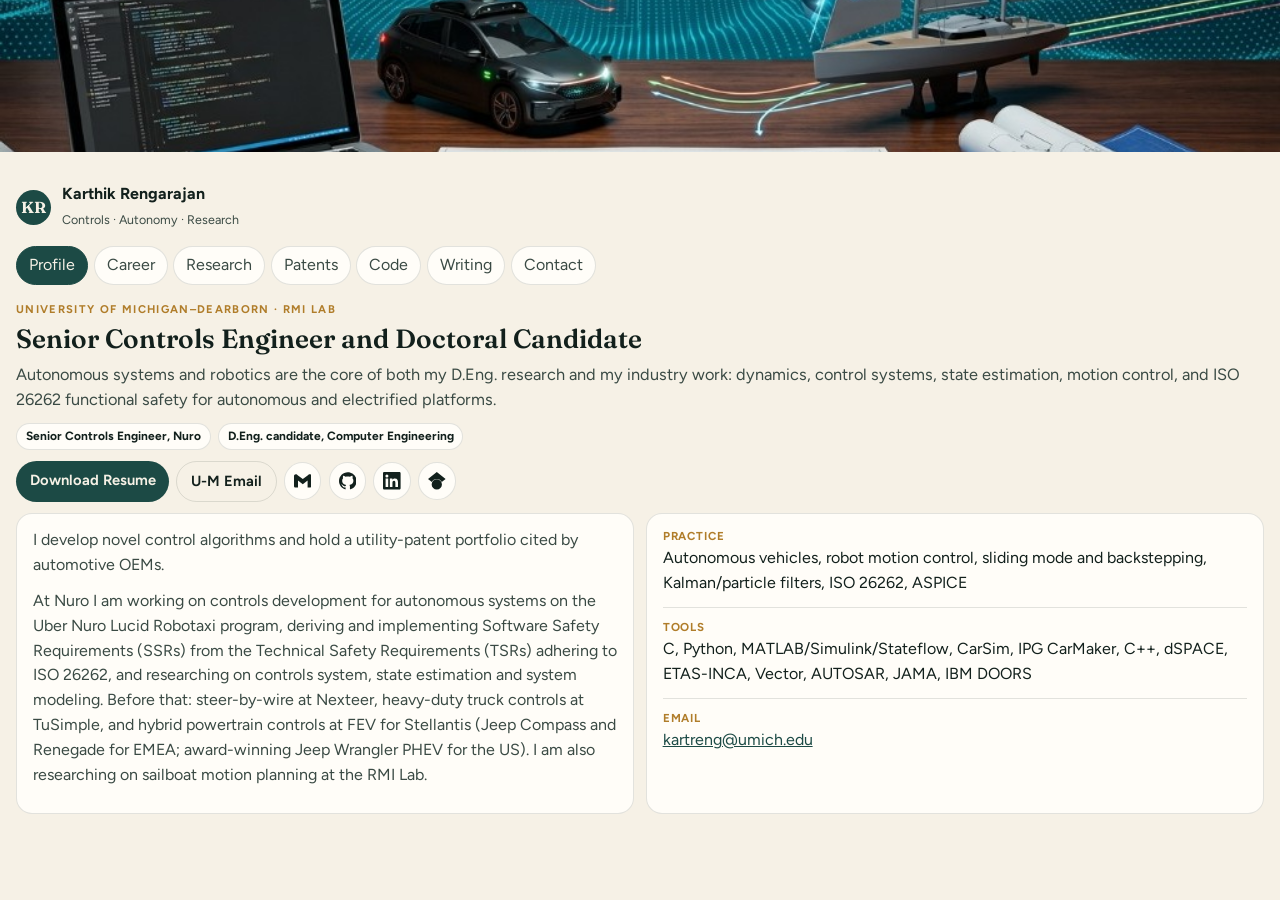
==== embed-host/index.html @ a6371c55 "Name SSRs and Technical Safety Requirements in the Nuro copy, and enlarge the FEV mark slightly. Co-" ====
<!DOCTYPE html>
<html lang="en">
<head>
  <meta charset="utf-8">
  <meta name="viewport" content="width=device-width, initial-scale=1">
  <title>Karthik Rengarajan</title>
  <base target="_blank">
  <link rel="preconnect" href="https://fonts.googleapis.com">
  <link rel="preconnect" href="https://fonts.gstatic.com" crossorigin>
  <link href="https://fonts.googleapis.com/css2?family=Figtree:wght@400;500;600;700&family=Fraunces:opsz,wght@9..144,500;9..144,600&display=swap" rel="stylesheet">
  <style>
    :root {
      --ink: #12201c;
      --muted: #3a4a44;
      --paper: #f6f1e6;
      --card: #fffdf8;
      --line: rgba(18, 32, 28, 0.12);
      --sea: #1c4a45;
      --sea-deep: #0d2421;
      --brass: #b07d2a;
      --sans: "Figtree", "Segoe UI", sans-serif;
      --serif: "Fraunces", "Times New Roman", serif;
    }
    * { box-sizing: border-box; }
    html, body { margin: 0; }
    body {
      font-family: var(--sans);
      color: var(--ink);
      background: var(--paper);
      line-height: 1.55;
    }
    a { color: var(--sea); }
    .wrap { padding: 0 0 1.25rem; }
    .brand { padding: 1rem 1rem 0; }
    .tabs { padding: 0 1rem; }
    .panel { padding: 0 1rem; }
    .cover {
      margin: 0 0 0.9rem;
      position: relative;
      overflow: hidden;
    }
    .cover img {
      display: block; width: 100%; height: 9.5rem;
      object-fit: cover; object-position: center 62%;
    }
    .cover figcaption {
      position: absolute; left: 0; right: 0; bottom: 0;
      padding: 0.45rem 1rem;
      font-size: 0.68rem; letter-spacing: 0.08em; text-transform: uppercase;
      color: #f6f1e6; background: linear-gradient(transparent, rgba(13,36,33,.85));
      font-weight: 700;
    }
    .brand { display: flex; gap: 0.7rem; align-items: center; margin-bottom: 0.85rem; }
    .mark {
      width: 2.2rem; height: 2.2rem; border-radius: 50%;
      display: grid; place-items: center;
      background: var(--sea); color: var(--paper);
      font-family: var(--serif); font-weight: 650;
    }
    .brand strong { display: block; font-size: 1rem; }
    .brand span { color: var(--muted); font-size: 0.78rem; }
    h1, h2, h3 { font-family: var(--serif); line-height: 1.2; margin: 0 0 0.4rem; }
    h1 { font-size: 1.65rem; font-weight: 600; }
    h2 { font-size: 1.2rem; }
    h3 { font-size: 1.05rem; }
    p { margin: 0 0 0.7rem; color: var(--muted); }
    .lede { font-size: 1.02rem; }
    .tabs {
      display: flex; flex-wrap: wrap; gap: 0.35rem;
      margin: 0.9rem 0 1rem;
    }
    .tabs button {
      font: inherit; cursor: pointer;
      border: 1px solid var(--line);
      background: var(--card);
      border-radius: 999px;
      padding: 0.38rem 0.75rem;
      color: var(--muted);
    }
    .tabs button[aria-selected="true"] {
      background: var(--sea); color: var(--paper); border-color: var(--sea);
    }
    .panel { display: none; }
    .panel.active { display: block; }
    .chips, .actions { display: flex; flex-wrap: wrap; gap: 0.45rem; margin: 0.7rem 0; }
    .chip, .tag, .status {
      border-radius: 999px; padding: 0.18rem 0.55rem; font-size: 0.75rem;
      border: 1px solid var(--line); background: var(--card);
    }
    .chip { font-weight: 700; }
    .status { font-weight: 700; letter-spacing: 0.04em; text-transform: uppercase; }
    .granted { background: #dcecdd; color: #245534; border-color: transparent; }
    .pending { background: #f4e6c8; color: #6d4d12; border-color: transparent; }
    .btn {
      display: inline-flex; text-decoration: none; font-weight: 650;
      border-radius: 999px; padding: 0.5rem 0.85rem; font-size: 0.92rem;
    }
    .btn-primary { background: var(--sea); color: var(--paper); }
    .btn-ghost { border: 1px solid var(--line); color: var(--ink); }
    .icon-row { display: flex; flex-wrap: wrap; align-items: center; gap: 0.45rem; }
    .icon-link {
      display: inline-flex; align-items: center; justify-content: center;
      width: 2.35rem; height: 2.35rem; border-radius: 50%;
      border: 1px solid var(--line); color: var(--ink); background: var(--card);
      text-decoration: none;
    }
    .icon-link svg { width: 1.1rem; height: 1.1rem; fill: currentColor; }
    .grid { display: grid; gap: 0.7rem; }
    @media (min-width: 720px) { .grid.two { grid-template-columns: 1fr 1fr; } }
    .card {
      background: var(--card); border: 1px solid var(--line);
      border-radius: 16px; padding: 0.9rem 1rem;
    }
    .kicker {
      letter-spacing: 0.12em; text-transform: uppercase;
      font-size: 0.7rem; color: var(--brass); font-weight: 700; margin: 0 0 0.3rem;
    }
    .repo-lang { display: inline-flex; align-items: center; flex-wrap: wrap; gap: 0.4rem 0.75rem; }
    .repo-lang span { display: inline-flex; align-items: center; gap: 0.35rem; }
    .repo-lang img { height: 1.1rem; width: 1.1rem; object-fit: contain; }
    .path-org img.logo-sm { height: 0.95rem; max-width: 3.4rem; }
    .path-org img.logo-xs { height: 0.75rem; max-width: 2.6rem; }
    .path-org img.logo-lg { height: 2rem; max-width: 5.8rem; }
    .cert-logo.logo-sm { height: 0.8rem; max-width: 3.4rem; }
    .job { display: grid; gap: 0.15rem; }
    .job time { color: var(--muted); font-size: 0.86rem; }
    .facts { list-style: none; margin: 0; padding: 0; }
    .facts li + li { margin-top: 0.7rem; padding-top: 0.7rem; border-top: 1px solid var(--line); }
    .facts span { display: block; color: var(--brass); font-size: 0.72rem; font-weight: 700; letter-spacing: 0.08em; text-transform: uppercase; }
    .path-list {
      list-style: none; margin: 0; padding: 0 0 0 0.35rem;
      border-left: 2px solid var(--line);
    }
    .path-list > li { position: relative; padding: 0 0 0.95rem 1.15rem; }
    .path-list > li:last-child { padding-bottom: 0; }
    .path-list > li::before {
      content: ""; position: absolute; left: -0.4rem; top: 0.4rem;
      width: 0.65rem; height: 0.65rem; border-radius: 50%; background: var(--sea);
      box-shadow: 0 0 0 3px var(--paper);
    }
    .path-org { display: flex; align-items: flex-start; gap: 0.55rem; }
    .path-org img {
      height: 1.4rem; width: auto; max-width: 4.8rem;
      object-fit: contain; object-position: left center;
      flex-shrink: 0; margin-top: 0.18rem;
    }
    .path-meta { display: flex; flex-wrap: wrap; gap: 0.4rem; align-items: center; margin-bottom: 0.2rem; }
    .path-meta time { color: var(--muted); font-size: 0.82rem; }
    .path-list h3 { font-size: 1.02rem; margin: 0 0 0.2rem; }
    .path-list p { margin: 0; }
    .cert-logo {
      display: block; height: 1.75rem; width: auto; max-width: 7.6rem;
      object-fit: contain; object-position: left center; margin: 0 0 0.4rem;
    }
  </style>
</head>
<body>
  <div class="wrap">
    <figure class="cover">
      <img src="assets/cover.jpg" alt="Cover image: laptop, autonomous vehicle model, sailboat model, and control diagrams.">
    </figure>
    <div class="brand">
      <div class="mark" aria-hidden="true">KR</div>
      <div>
        <strong>Karthik Rengarajan</strong>
        <span>Controls · Autonomy · Research</span>
      </div>
    </div>

    <div class="tabs" role="tablist" aria-label="Profile sections">
      <button type="button" role="tab" aria-selected="true" aria-controls="profile" id="tab-profile" data-tab="profile">Profile</button>
      <button type="button" role="tab" aria-selected="false" aria-controls="career" id="tab-career" data-tab="career">Career</button>
      <button type="button" role="tab" aria-selected="false" aria-controls="research" id="tab-research" data-tab="research">Research</button>
      <button type="button" role="tab" aria-selected="false" aria-controls="patents" id="tab-patents" data-tab="patents">Patents</button>
      <button type="button" role="tab" aria-selected="false" aria-controls="code" id="tab-code" data-tab="code">Code</button>
      <button type="button" role="tab" aria-selected="false" aria-controls="writing" id="tab-writing" data-tab="writing">Writing</button>
      <button type="button" role="tab" aria-selected="false" aria-controls="contact" id="tab-contact" data-tab="contact">Contact</button>
    </div>

    <section class="panel active" id="profile" role="tabpanel" aria-labelledby="tab-profile">
      <p class="kicker">University of Michigan–Dearborn · RMI Lab</p>
      <h1>Senior Controls Engineer and Doctoral Candidate</h1>
      <p class="lede">Autonomous systems and robotics are the core of both my D.Eng. research and my industry work: dynamics, control systems, state estimation, motion control, and ISO 26262 functional safety for autonomous and electrified platforms.</p>
      <div class="chips">
        <span class="chip">Senior Controls Engineer, Nuro</span>
        <span class="chip">D.Eng. candidate, Computer Engineering</span>
      </div>
      <div class="actions">
        <a class="btn btn-primary" href="assets/Karthik_Rengarajan_Resume.pdf">Download Resume</a>
        <a class="btn btn-ghost" href="mailto:kartreng@umich.edu">U-M Email</a>
        <nav class="icon-row" aria-label="Email and profiles">
          <a class="icon-link" href="mailto:karthik.rengarajan3@gmail.com" aria-label="Gmail">
            <svg viewBox="0 0 24 24" aria-hidden="true"><path d="M24 5.457v13.909c0 .904-.732 1.636-1.636 1.636h-3.819V11.73L12 16.64l-6.545-4.91v9.273H1.636A1.636 1.636 0 0 1 0 19.366V5.457c0-2.023 2.309-3.178 3.927-1.964L5.455 4.64 12 9.548l6.545-4.91 1.528-1.145C21.69 2.28 24 3.434 24 5.457z"/></svg>
          </a>
          <a class="icon-link" href="https://github.com/karreng0318" rel="noopener" aria-label="GitHub">
            <svg viewBox="0 0 24 24" aria-hidden="true"><path d="M12 .297c-6.63 0-12 5.373-12 12 0 5.303 3.438 9.8 8.205 11.385.6.113.82-.258.82-.577 0-.285-.01-1.04-.015-2.04-3.338.724-4.042-1.61-4.042-1.61C4.422 18.07 3.633 17.7 3.633 17.7c-1.087-.744.084-.729.084-.729 1.205.084 1.838 1.236 1.838 1.236 1.07 1.835 2.809 1.305 3.495.998.108-.776.417-1.305.76-1.605-2.665-.3-5.466-1.332-5.466-5.93 0-1.31.465-2.38 1.235-3.22-.135-.303-.54-1.523.105-3.176 0 0 1.005-.322 3.3 1.23.96-.267 1.98-.399 3-.405 1.02.006 2.04.138 3 .405 2.28-1.552 3.285-1.23 3.285-1.23.645 1.653.24 2.873.12 3.176.765.84 1.23 1.91 1.23 3.22 0 4.61-2.805 5.625-5.475 5.92.42.36.81 1.096.81 2.22 0 1.606-.015 2.896-.015 3.286 0 .315.21.69.825.57C20.565 22.092 24 17.592 24 12.297c0-6.627-5.373-12-12-12"/></svg>
          </a>
          <a class="icon-link" href="https://www.linkedin.com/in/karthik-rengarajan" rel="noopener" aria-label="LinkedIn">
            <svg viewBox="0 0 24 24" aria-hidden="true"><path d="M20.447 20.452h-3.554v-5.569c0-1.328-.027-3.037-1.852-3.037-1.853 0-2.136 1.445-2.136 2.939v5.667H9.351V9h3.414v1.561h.046c.477-.9 1.637-1.85 3.37-1.85 3.601 0 4.267 2.37 4.267 5.455v6.286zM5.337 7.433a2.062 2.062 0 0 1-2.063-2.065 2.064 2.064 0 1 1 2.063 2.065zm1.782 13.019H3.555V9h3.564v11.452zM22.225 0H1.771C.792 0 0 .774 0 1.729v20.542C0 23.227.792 24 1.771 24h20.451C23.2 24 24 23.227 24 22.271V1.729C24 .774 23.2 0 22.222 0h.003z"/></svg>
          </a>
          <a class="icon-link" href="https://scholar.google.com/citations?user=8799Yj0AAAAJ&hl=en" rel="noopener" aria-label="Google Scholar">
            <svg viewBox="0 0 24 24" aria-hidden="true"><path d="M5.242 13.769L0 9.5 12 0l12 9.5-5.242 4.269C17.548 11.249 14.978 9.5 12 9.5c-2.977 0-5.548 1.748-6.758 4.269zM12 10a7 7 0 1 0 0 14 7 7 0 0 0 0-14z"/></svg>
          </a>
        </nav>
      </div>
      <div class="grid two">
        <article class="card">
          <p>I develop novel control algorithms and hold a utility-patent portfolio cited by automotive OEMs.</p>
          <p>At Nuro I am working on controls development for autonomous systems on the Uber Nuro Lucid Robotaxi program, deriving and implementing Software Safety Requirements (SSRs) from the Technical Safety Requirements (TSRs) adhering to ISO 26262, and researching on controls system, state estimation and system modeling. Before that: steer-by-wire at Nexteer, heavy-duty truck controls at TuSimple, and hybrid powertrain controls at FEV for Stellantis (Jeep Compass and Renegade for EMEA; award-winning Jeep Wrangler PHEV for the US). I am also researching on sailboat motion planning at the RMI Lab.</p>
        </article>
        <aside class="card">
          <ul class="facts">
            <li><span>Practice</span> Autonomous vehicles, robot motion control, sliding mode and backstepping, Kalman/particle filters, ISO 26262, ASPICE</li>
            <li><span>Tools</span> C, Python, MATLAB/Simulink/Stateflow, CarSim, IPG CarMaker, C++, dSPACE, ETAS-INCA, Vector, AUTOSAR, JAMA, IBM DOORS</li>
            <li><span>Email</span> <a href="mailto:kartreng@umich.edu">kartreng@umich.edu</a></li>
          </ul>
        </aside>
      </div>
    </section>

    <section class="panel" id="career" role="tabpanel" aria-labelledby="tab-career" hidden>
      <h2>Career path</h2>
      <p>Education, then industry roles in electrified powertrain, autonomous trucks, steer-by-wire, and robotaxi motion control. Doctoral study runs in parallel from 2025.</p>
      <ol class="path-list">
        <li>
          <div class="path-meta"><time datetime="2016-06">Jun 2016</time><span class="tag">Education</span></div>
          <div class="path-org">
            <img class="logo-sm" src="assets/logos/amrita.svg" alt="" width="245" height="63">
            <div>
              <h3>B.Tech., Mechanical Engineering · Amrita University</h3>
              <p>GPA 9.38/10.0. SAEINDIA BAJA, 2013–2016: Suspension lead, designed the suspension. Final-year thesis on predictive maintenance of motorcycle suspension using machine learning.</p>
            </div>
          </div>
        </li>
        <li>
          <div class="path-meta"><time datetime="2018-12">Dec 2018</time><span class="tag">Education</span></div>
          <div class="path-org">
            <img class="logo-lg" src="assets/logos/texas-am.svg" alt="" width="80" height="66">
            <div>
              <h3>M.Eng., Mechanical Engineering — Controls · Texas A&amp;M</h3>
              <p>College Station, TX. GPA 3.88/4.0.</p>
            </div>
          </div>
        </li>
        <li>
          <div class="path-meta"><time datetime="2019-02">Feb 2019 – Feb 2022</time><span class="tag">Industry</span></div>
          <div class="path-org">
            <img class="logo-sm" src="assets/logos/fev.svg" alt="" width="120" height="40">
            <div>
              <h3>Control Systems Engineer, Electrified Powertrain · FEV</h3>
              <p>Controls for Stellantis hybrid powertrains: Jeep Compass and Renegade (EMEA) and the award-winning Jeep Wrangler PHEV (US). Torque management, motor-speed PID, start-stop, MIL/SIL/HIL. Auburn Hills, MI. Related patents were filed after I left.</p>
            </div>
          </div>
        </li>
        <li>
          <div class="path-meta"><time datetime="2022-02">Feb 2022 – Aug 2022</time><span class="tag">Industry</span></div>
          <div class="path-org">
            <img src="assets/logos/tusimple.svg" alt="" width="160" height="49">
            <div>
              <h3>Vehicle Controls Engineer, Integration · TuSimple</h3>
              <p>Longitudinal and power-bridge controls for autonomous heavy-duty trucks. Tucson, AZ.</p>
            </div>
          </div>
        </li>
        <li>
          <div class="path-meta"><time datetime="2022-08">Aug 2022 – Feb 2026</time><span class="tag">Industry</span></div>
          <div class="path-org">
            <img src="assets/logos/nexteer.png" alt="" width="150" height="32">
            <div>
              <h3>System Controls Engineer II · Nexteer</h3>
              <p>Full-cycle steer-by-wire, driver feel, pinch detection, AUTOSAR. Auburn Hills, MI.</p>
            </div>
          </div>
        </li>
        <li>
          <div class="path-meta"><time datetime="2025-01">Jan 2025 – present</time><span class="tag">Education</span></div>
          <div class="path-org">
            <img class="logo-lg" src="assets/logos/um-dearborn.svg" alt="" width="84" height="77">
            <div>
              <h3>D.Eng., Computer Engineering / ECE · UM–Dearborn</h3>
              <p>Advisor Dr. Alireza Mohammadi. Sailboat motion planning with nonlinear control and RL.</p>
            </div>
          </div>
        </li>
        <li>
          <div class="path-meta"><time datetime="2026-02">Feb 2026 – present</time><span class="tag">Industry</span></div>
          <div class="path-org">
            <img class="logo-xs" src="assets/logos/nuro.svg" alt="" width="140" height="40">
            <div>
              <h3>Senior Controls Engineer · Nuro</h3>
              <p>Working on controls development for autonomous systems on the Uber Nuro Lucid Robotaxi program. Deriving and implementing Software Safety Requirements (SSRs) from the Technical Safety Requirements (TSRs) adhering to ISO 26262, and researching on controls system, state estimation and system modeling.</p>
            </div>
          </div>
        </li>
      </ol>
    </section>

    <section class="panel" id="research" role="tabpanel" aria-labelledby="tab-research" hidden>
      <h2>Doctoral research and methods.</h2>
      <p>Advisor: Dr. Alireza Mohammadi, Robotic Motion Intelligence Lab. Focus: advanced control for autonomous sailboat motion planning using nonlinear control and reinforcement learning.</p>
      <div class="grid two">
        <article class="card"><p class="kicker">Marine autonomy</p><h3>Sailboat motion planning and control</h3><p>Nonlinear guidance and control for wind-propelled craft, with a Python simulator covering MPC, MRAC, SMC, PID, and RL path-following. Elsevier journal manuscript in preparation.</p></article>
        <article class="card"><p class="kicker">Chassis and SbW</p><h3>Steer-by-wire feel and disturbance rejection</h3><p>End-of-travel, misalignment, ADAS integration, brake-pull and torque-steer mitigation, understeer/oversteer feel, and pinch detection for stowable columns.</p></article>
        <article class="card"><p class="kicker">Methods</p><h3>Control systems and state estimation</h3><p>Sliding mode, backstepping, state estimation (Kalman and particle filters), and policy learning on shared vehicle and marine plants.</p></article>
        <article class="card"><p class="kicker">Safety</p><h3>ISO 26262 and verification</h3><p>Safety requirement specifications on the robotaxi program; MIL/HIL/in-vehicle V&amp;V.</p></article>
      </div>
    </section>

    <section class="panel" id="patents" role="tabpanel" aria-labelledby="tab-patents" hidden>
      <h2>Inventions in steering, feel, and safety.</h2>
      <p>Nine utility patent applications: three granted, one published, one provisional. Cited by General Motors, Honda, and Samsung.</p>
      <div class="grid two">
        <article class="card">
          <span class="status granted">Granted</span>
          <h3>Surface recognition during differential braking</h3>
          <p>US 12,391,257 B2 · 19 Aug 2025. Infers surface friction from brake-to-steer commands and wheel slip.</p>
          <a href="https://patents.google.com/patent/US12391257B2/en">Google Patents</a>
        </article>
        <article class="card">
          <span class="status granted">Granted</span>
          <h3>Pinch detection for column adjustment actuators</h3>
          <p>US 12,570,351 B2 · 10 Mar 2026. Flags pinching from predicted vs actual column velocity during rake/stow.</p>
          <a href="https://patents.google.com/patent/US12570351B2/en">Google Patents</a>
        </article>
        <article class="card">
          <span class="status granted">Granted</span>
          <h3>Brake pull and torque-steer driver-feel mitigation</h3>
          <p>US 12,654,767 B2 · 16 Jun 2026. Learns rack-force impact and opposes it through the handwheel actuator.</p>
          <a href="https://patents.google.com/patent/US20250136174A1/en">Publication</a>
        </article>
        <article class="card">
          <span class="status pending">Published application</span>
          <h3>Understeer / oversteer feel modification</h3>
          <p>US 2025/0178664 A1. Shapes handwheel torque from yaw error so limit handling can be felt through the steering interface.</p>
          <a href="https://patents.google.com/patent/US20250178664A1/en">Google Patents</a>
        </article>
      </div>
    </section>

    <section class="panel" id="code" role="tabpanel" aria-labelledby="tab-code" hidden>
      <h2>Code I can point to.</h2>
      <p>Public work: <a href="https://github.com/karreng0318">github.com/karreng0318</a></p>
      <div class="grid two">
        <article class="card">
          <p class="kicker repo-lang"><span><img src="assets/logos/python.svg" alt="" width="24" height="24">Python</span></p>
          <h3>Sailboat_Sim</h3>
          <p>Nonlinear plant with Riccati, MRAC, SMC, PID, and RL path following.</p>
          <a href="https://github.com/karreng0318/Sailboat_Sim-main">Repository</a>
        </article>
        <article class="card">
          <p class="kicker repo-lang"><span><img src="assets/logos/matlab.png" alt="" width="24" height="21">MATLAB</span></p>
          <h3>PID vs LQR vs SMC vs MRAC</h3>
          <p>Trajectory tracking comparison on one autonomous-car plant.</p>
          <a href="https://github.com/karreng0318/PID_vs_LQR_vs_SMC_vs_MRAC-Autonomous-Car-Trajectory-Tracking">Repository</a>
        </article>
        <article class="card">
          <p class="kicker repo-lang"><span><img src="assets/logos/cplusplus.svg" alt="" width="24" height="24">C++</span></p>
          <h3>Simplified Battery Management Systems</h3>
          <p>Simplified Battery Management Systems using C++, which utilizes modern C++ concepts to build an efficient program.</p>
          <a href="https://github.com/karreng0318/Simple_BMS_Cpp">Repository</a>
        </article>
        <article class="card">
          <p class="kicker repo-lang"><span><img src="assets/logos/cplusplus.svg" alt="" width="24" height="24">C++</span><span><img src="assets/logos/python.svg" alt="" width="24" height="24">Python</span></p>
          <h3>Self driving</h3>
          <a href="https://github.com/karreng0318/Udacity-Self-Driving-Car-Engineer_Project_1_Finding_Lane_Lines">Lanes</a> ·
          <a href="https://github.com/karreng0318/Udacity_Self_Driving_Car_Project_3_Classifying_Traffic_signs">Signs</a> ·
          <a href="https://github.com/karreng0318/Udacity_Self_Driving_Car_Project_4_Behavioral_Cloning">Cloning</a> ·
          <a href="https://github.com/karreng0318/Udacity_Self_driving_car_Project_6_Self_Drving_Car_Kidnapped_Vehicle">Localization</a>
        </article>
      </div>
    </section>

    <section class="panel" id="writing" role="tabpanel" aria-labelledby="tab-writing" hidden>
      <h2>Papers and professional service</h2>
      <div class="grid">
        <article class="card">
          <span class="tag">Elsevier · in preparation</span>
          <h3>Journal manuscript on autonomous sailboat guidance and control</h3>
          <p>Peer-reviewed journal submission in preparation (Elsevier), with Dr. Alireza Mohammadi.</p>
        </article>
        <article class="card">
          <span class="tag">Conference · abstract accepted</span>
          <h3>Advanced control systems conference paper</h3>
          <p>Co-author on an accepted conference abstract; full manuscript under review before presentation.</p>
        </article>
        <article class="card">
          <span class="tag">MECC 2026</span>
          <h3>Peer review</h3>
          <p>Some manuscript review for the Modeling, Estimation, and Control Conference.</p>
        </article>
        <article class="card">
          <span class="tag">Zenodo · May 2026</span>
          <h3>Condition Monitoring of Motorcycle Front Suspension Using Vibration Analysis and Machine Learning</h3>
          <p>B.Tech. final-year thesis on predictive maintenance of motorcycle suspension using machine learning. Published as an open report on Zenodo in May 2026 (v1). Experimental work from 2016: vibration features and ML classification of fork-oil faults.</p>
          <a href="https://doi.org/10.5281/zenodo.20103448">DOI</a>
        </article>
      </div>
    </section>

    <section class="panel" id="contact" role="tabpanel" aria-labelledby="tab-contact" hidden>
      <h2>Contact</h2>
      <p>Please reach out by email for professional or academic inquiries.</p>
      <div class="actions">
        <a class="btn btn-primary" href="mailto:kartreng@umich.edu">kartreng@umich.edu</a>
        <a class="btn btn-ghost" href="assets/Karthik_Rengarajan_Resume.pdf">Download Resume</a>
        <nav class="icon-row" aria-label="Email and profiles">
          <a class="icon-link" href="mailto:karthik.rengarajan3@gmail.com" aria-label="Gmail">
            <svg viewBox="0 0 24 24" aria-hidden="true"><path d="M24 5.457v13.909c0 .904-.732 1.636-1.636 1.636h-3.819V11.73L12 16.64l-6.545-4.91v9.273H1.636A1.636 1.636 0 0 1 0 19.366V5.457c0-2.023 2.309-3.178 3.927-1.964L5.455 4.64 12 9.548l6.545-4.91 1.528-1.145C21.69 2.28 24 3.434 24 5.457z"/></svg>
          </a>
          <a class="icon-link" href="https://github.com/karreng0318" rel="noopener" aria-label="GitHub">
            <svg viewBox="0 0 24 24" aria-hidden="true"><path d="M12 .297c-6.63 0-12 5.373-12 12 0 5.303 3.438 9.8 8.205 11.385.6.113.82-.258.82-.577 0-.285-.01-1.04-.015-2.04-3.338.724-4.042-1.61-4.042-1.61C4.422 18.07 3.633 17.7 3.633 17.7c-1.087-.744.084-.729.084-.729 1.205.084 1.838 1.236 1.838 1.236 1.07 1.835 2.809 1.305 3.495.998.108-.776.417-1.305.76-1.605-2.665-.3-5.466-1.332-5.466-5.93 0-1.31.465-2.38 1.235-3.22-.135-.303-.54-1.523.105-3.176 0 0 1.005-.322 3.3 1.23.96-.267 1.98-.399 3-.405 1.02.006 2.04.138 3 .405 2.28-1.552 3.285-1.23 3.285-1.23.645 1.653.24 2.873.12 3.176.765.84 1.23 1.91 1.23 3.22 0 4.61-2.805 5.625-5.475 5.92.42.36.81 1.096.81 2.22 0 1.606-.015 2.896-.015 3.286 0 .315.21.69.825.57C20.565 22.092 24 17.592 24 12.297c0-6.627-5.373-12-12-12"/></svg>
          </a>
          <a class="icon-link" href="https://www.linkedin.com/in/karthik-rengarajan" rel="noopener" aria-label="LinkedIn">
            <svg viewBox="0 0 24 24" aria-hidden="true"><path d="M20.447 20.452h-3.554v-5.569c0-1.328-.027-3.037-1.852-3.037-1.853 0-2.136 1.445-2.136 2.939v5.667H9.351V9h3.414v1.561h.046c.477-.9 1.637-1.85 3.37-1.85 3.601 0 4.267 2.37 4.267 5.455v6.286zM5.337 7.433a2.062 2.062 0 0 1-2.063-2.065 2.064 2.064 0 1 1 2.063 2.065zm1.782 13.019H3.555V9h3.564v11.452zM22.225 0H1.771C.792 0 0 .774 0 1.729v20.542C0 23.227.792 24 1.771 24h20.451C23.2 24 24 23.227 24 22.271V1.729C24 .774 23.2 0 22.222 0h.003z"/></svg>
          </a>
          <a class="icon-link" href="https://scholar.google.com/citations?user=8799Yj0AAAAJ&hl=en" rel="noopener" aria-label="Google Scholar">
            <svg viewBox="0 0 24 24" aria-hidden="true"><path d="M5.242 13.769L0 9.5 12 0l12 9.5-5.242 4.269C17.548 11.249 14.978 9.5 12 9.5c-2.977 0-5.548 1.748-6.758 4.269zM12 10a7 7 0 1 0 0 14 7 7 0 0 0 0-14z"/></svg>
          </a>
        </nav>
      </div>
      <p class="kicker" style="margin-top:1rem">Certifications</p>
      <div class="grid two" style="margin-top:0.45rem">
        <article class="card">
          <img class="cert-logo" src="assets/logos/sgs-tuv.png" alt="" width="150" height="44">
          <h3>ISO 26262</h3>
          <p>Automotive Functional Safety Professional, SGS TÜV (2021).</p>
        </article>
        <article class="card">
          <img class="cert-logo" src="assets/logos/sae.svg" alt="" width="80" height="50">
          <h3>Dynamics</h3>
          <p>SAE Fundamentals of Vehicle Dynamics (2025).</p>
        </article>
        <article class="card">
          <img class="cert-logo logo-sm" src="assets/logos/coursera.svg" alt="" width="140" height="20">
          <h3>Battery management</h3>
          <p>Coursera Algorithms for Battery Management Systems (2020).</p>
        </article>
        <article class="card">
          <img class="cert-logo" src="assets/logos/udacity.svg" alt="" width="140" height="23">
          <h3>Udacity C++</h3>
          <p>C++ Nanodegree (2022).</p>
        </article>
        <article class="card">
          <img class="cert-logo" src="assets/logos/udacity.svg" alt="" width="140" height="23">
          <h3>Self Driving</h3>
          <p>Self-Driving Car Engineer Nanodegree (2021).</p>
        </article>
      </div>
    </section>
  </div>
  <script>
    const tabs = [...document.querySelectorAll("[data-tab]")];
    const panels = [...document.querySelectorAll(".panel")];
    function show(id) {
      tabs.forEach((tab) => {
        const on = tab.dataset.tab === id;
        tab.setAttribute("aria-selected", String(on));
      });
      panels.forEach((panel) => {
        const on = panel.id === id;
        panel.classList.toggle("active", on);
        panel.hidden = !on;
      });
    }
    tabs.forEach((tab) => {
      tab.addEventListener("click", () => show(tab.dataset.tab));
    });
  </script>
</body>
</html>
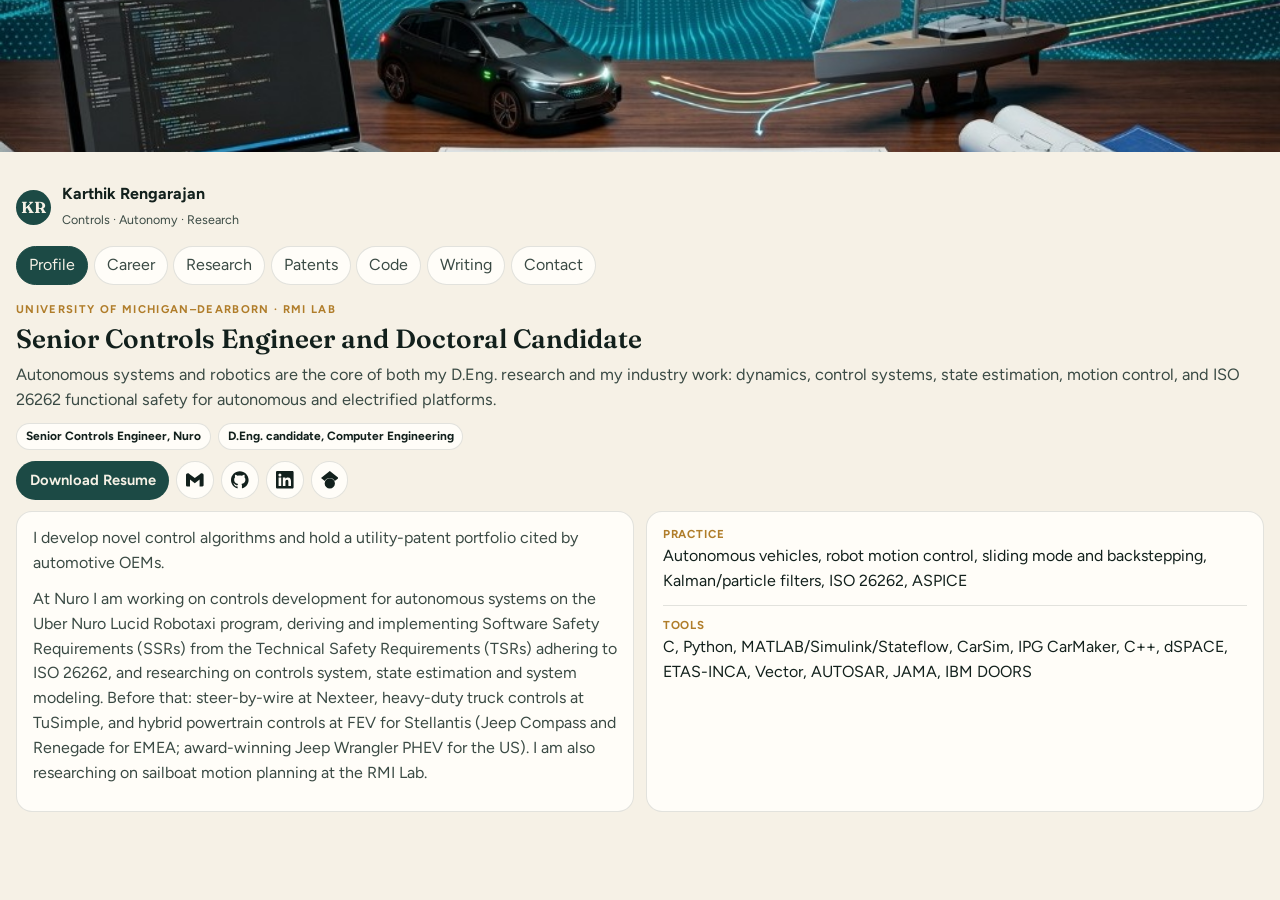
==== commit ab08ecbd: "Drop the U-M email text so contact goes through the mail icon only. Co-authored-by: Cursor <cursorag" ====
--- a/embed-host/index.html
+++ b/embed-host/index.html
@@ -119,7 +119,7 @@
     .repo-lang span { display: inline-flex; align-items: center; gap: 0.35rem; }
     .repo-lang img { height: 1.1rem; width: 1.1rem; object-fit: contain; }
     .path-org img.logo-sm { height: 0.95rem; max-width: 3.4rem; }
-    .path-org img.logo-xs { height: 0.75rem; max-width: 2.6rem; }
+    .path-org img.logo-xs { height: 0.88rem; max-width: 3rem; }
     .path-org img.logo-lg { height: 2rem; max-width: 5.8rem; }
     .cert-logo.logo-sm { height: 0.8rem; max-width: 3.4rem; }
     .job { display: grid; gap: 0.15rem; }
@@ -187,7 +187,6 @@
       </div>
       <div class="actions">
         <a class="btn btn-primary" href="assets/Karthik_Rengarajan_Resume.pdf">Download Resume</a>
-        <a class="btn btn-ghost" href="mailto:kartreng@umich.edu">U-M Email</a>
         <nav class="icon-row" aria-label="Email and profiles">
           <a class="icon-link" href="mailto:karthik.rengarajan3@gmail.com" aria-label="Gmail">
             <svg viewBox="0 0 24 24" aria-hidden="true"><path d="M24 5.457v13.909c0 .904-.732 1.636-1.636 1.636h-3.819V11.73L12 16.64l-6.545-4.91v9.273H1.636A1.636 1.636 0 0 1 0 19.366V5.457c0-2.023 2.309-3.178 3.927-1.964L5.455 4.64 12 9.548l6.545-4.91 1.528-1.145C21.69 2.28 24 3.434 24 5.457z"/></svg>
@@ -212,7 +211,6 @@
           <ul class="facts">
             <li><span>Practice</span> Autonomous vehicles, robot motion control, sliding mode and backstepping, Kalman/particle filters, ISO 26262, ASPICE</li>
             <li><span>Tools</span> C, Python, MATLAB/Simulink/Stateflow, CarSim, IPG CarMaker, C++, dSPACE, ETAS-INCA, Vector, AUTOSAR, JAMA, IBM DOORS</li>
-            <li><span>Email</span> <a href="mailto:kartreng@umich.edu">kartreng@umich.edu</a></li>
           </ul>
         </aside>
       </div>
@@ -401,8 +399,7 @@
       <h2>Contact</h2>
       <p>Please reach out by email for professional or academic inquiries.</p>
       <div class="actions">
-        <a class="btn btn-primary" href="mailto:kartreng@umich.edu">kartreng@umich.edu</a>
-        <a class="btn btn-ghost" href="assets/Karthik_Rengarajan_Resume.pdf">Download Resume</a>
+        <a class="btn btn-primary" href="assets/Karthik_Rengarajan_Resume.pdf">Download Resume</a>
         <nav class="icon-row" aria-label="Email and profiles">
           <a class="icon-link" href="mailto:karthik.rengarajan3@gmail.com" aria-label="Gmail">
             <svg viewBox="0 0 24 24" aria-hidden="true"><path d="M24 5.457v13.909c0 .904-.732 1.636-1.636 1.636h-3.819V11.73L12 16.64l-6.545-4.91v9.273H1.636A1.636 1.636 0 0 1 0 19.366V5.457c0-2.023 2.309-3.178 3.927-1.964L5.455 4.64 12 9.548l6.545-4.91 1.528-1.145C21.69 2.28 24 3.434 24 5.457z"/></svg>
